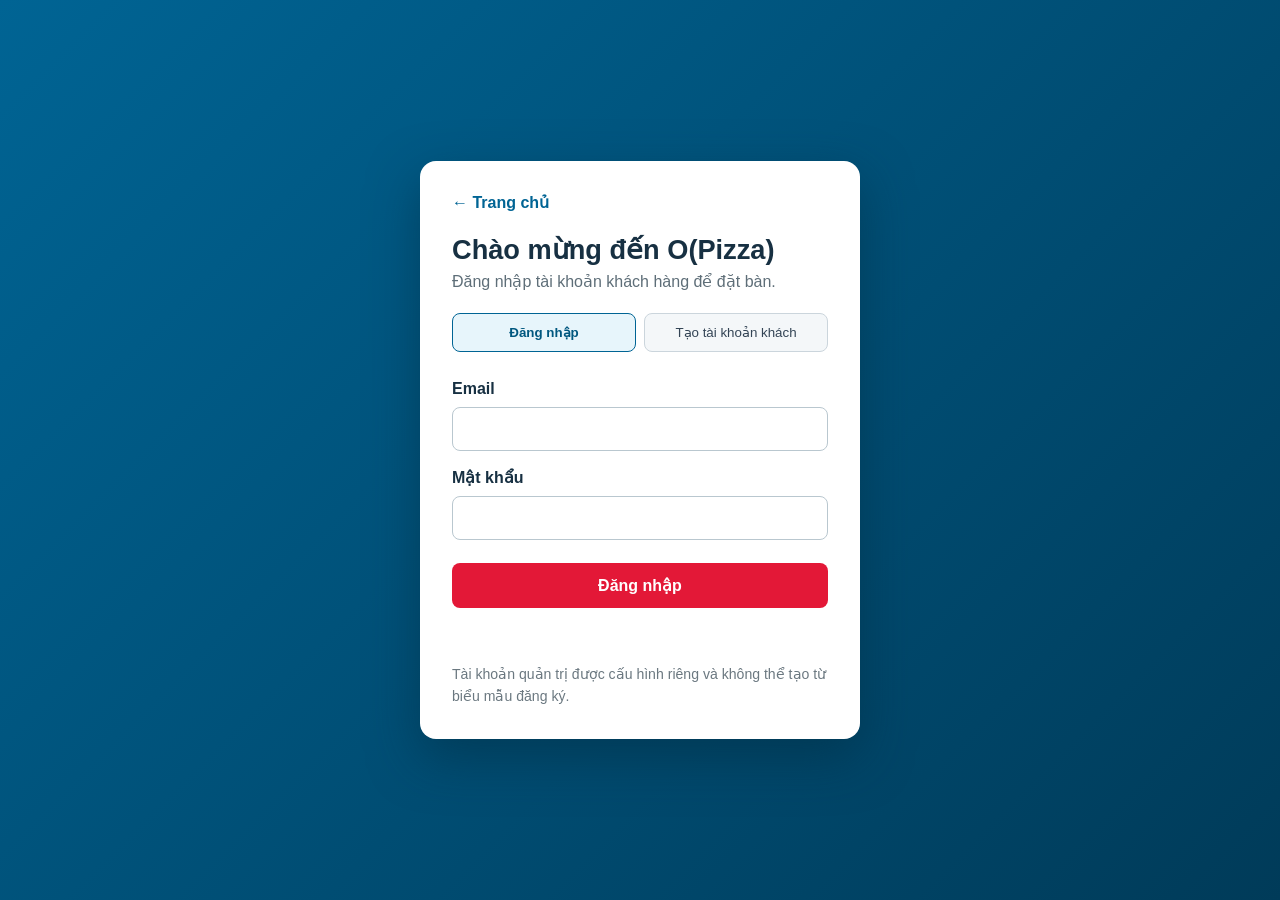
==== dangnhap.html @ 65351880 "Add admin auth and sales dashboard" ====
<!DOCTYPE html>
<html lang="vi">
<head>
    <meta charset="UTF-8">
    <meta name="viewport" content="width=device-width, initial-scale=1.0">
    <title>Đăng nhập | O(Pizza)</title>
    <link rel="stylesheet" href="css/auth.css">
    <script src="Js/dangnhap.js" defer></script>
</head>
<body>
    <main class="auth-card">
        <a class="back-link" href="trangchu.html">← Trang chủ</a>
        <h1>Chào mừng đến O(Pizza)</h1>
        <p class="intro">Đăng nhập tài khoản khách hàng để đặt bàn.</p>
        <div class="tabs" role="tablist" aria-label="Tài khoản">
            <button type="button" class="tab active" id="login-tab" role="tab" aria-selected="true">Đăng nhập</button>
            <button type="button" class="tab" id="register-tab" role="tab" aria-selected="false">Tạo tài khoản khách</button>
        </div>
        <form id="login-form">
            <label for="login-email">Email</label>
            <input id="login-email" name="email" type="email" autocomplete="username" required>
            <label for="login-password">Mật khẩu</label>
            <input id="login-password" name="password" type="password" autocomplete="current-password" required>
            <button class="submit-button" type="submit">Đăng nhập</button>
        </form>
        <form id="register-form" hidden>
            <label for="register-name">Họ tên</label>
            <input id="register-name" name="name" autocomplete="name" minlength="2" maxlength="80" required>
            <label for="register-email">Email</label>
            <input id="register-email" name="email" type="email" autocomplete="email" required>
            <label for="register-password">Mật khẩu (ít nhất 8 ký tự)</label>
            <input id="register-password" name="password" type="password" autocomplete="new-password" minlength="8" required>
            <button class="submit-button" type="submit">Tạo tài khoản và tiếp tục</button>
        </form>
        <p id="auth-message" role="status" aria-live="polite"></p>
        <p class="admin-note">Tài khoản quản trị được cấu hình riêng và không thể tạo từ biểu mẫu đăng ký.</p>
    </main>
</body>
</html>
---- css/auth.css ----
* { box-sizing: border-box; }
body { min-height: 100vh; margin: 0; padding: 24px; display: grid; place-items: center; background: linear-gradient(135deg, #006494, #003b59); color: #173042; font-family: "Segoe UI", Arial, sans-serif; }
.auth-card { width: min(100%, 440px); padding: 32px; border-radius: 16px; background: #fff; box-shadow: 0 18px 50px #002b4080; }
.back-link { color: #006494; text-decoration: none; font-weight: 600; }
h1 { margin: 22px 0 6px; font-size: 1.7rem; }
.intro { margin: 0 0 22px; color: #5e6e78; }
.tabs { display: grid; grid-template-columns: 1fr 1fr; gap: 8px; margin-bottom: 20px; }
.tab { padding: 11px 8px; border: 1px solid #cbd5dc; border-radius: 8px; background: #f4f7f9; color: #345; cursor: pointer; }
.tab.active { border-color: #006494; background: #e7f5fb; color: #00577f; font-weight: 700; }
form { display: grid; gap: 9px; }
label { margin-top: 8px; font-weight: 600; }
input { width: 100%; padding: 12px; border: 1px solid #b9c7cf; border-radius: 8px; font: inherit; }
input:focus { outline: 2px solid #72c5e4; border-color: #006494; }
.submit-button { margin-top: 14px; padding: 13px; border: 0; border-radius: 8px; background: #e31837; color: white; font-size: 1rem; font-weight: 700; cursor: pointer; }
#auth-message { min-height: 24px; color: #b42318; }
.admin-note { margin: 12px 0 0; color: #6b7880; font-size: .88rem; line-height: 1.5; }
[hidden] { display: none !important; }
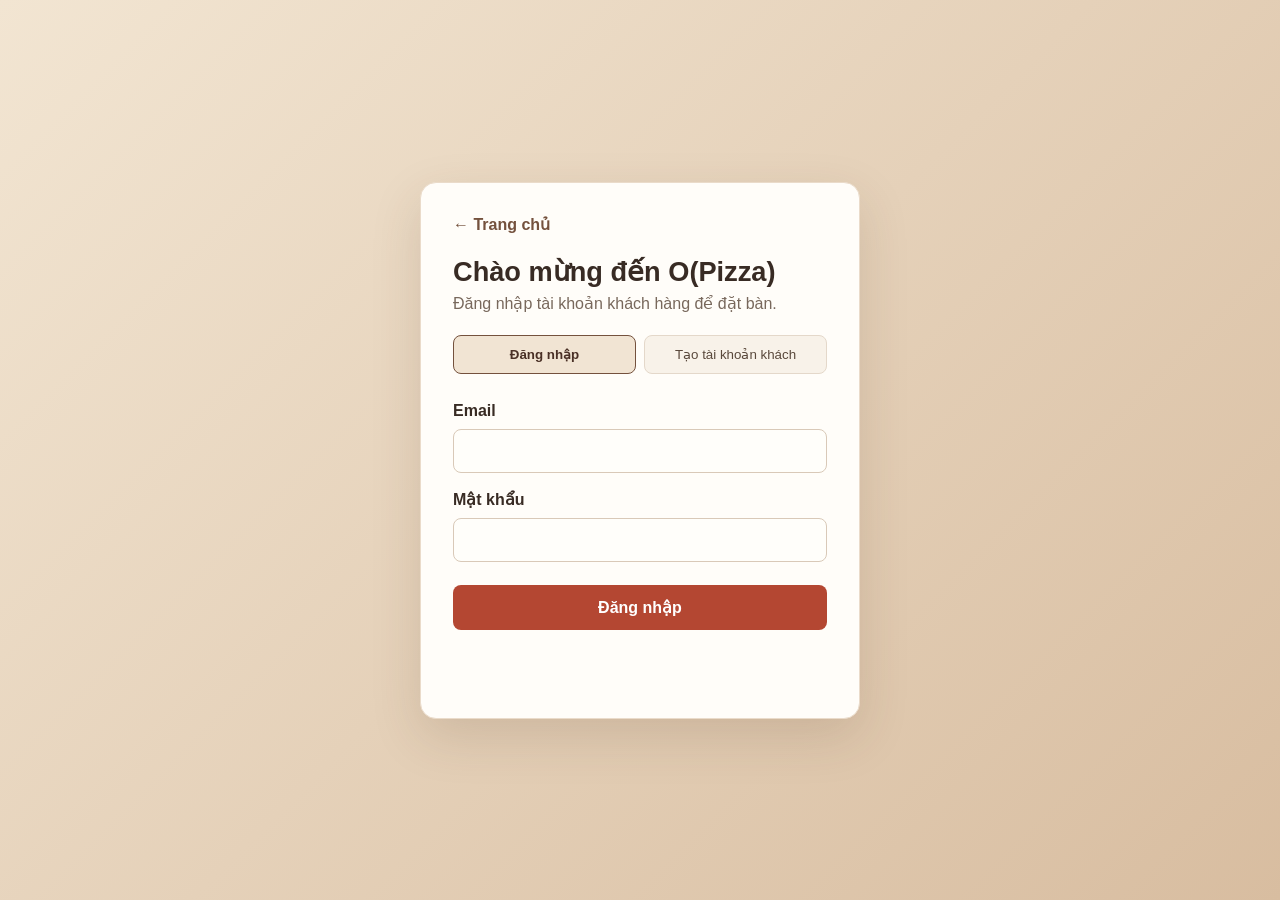
==== commit b83294cb: "Sua css va them muc giam gia" ====
--- a/dangnhap.html
+++ b/dangnhap.html
@@ -33,7 +33,6 @@
             <button class="submit-button" type="submit">Tạo tài khoản và tiếp tục</button>
         </form>
         <p id="auth-message" role="status" aria-live="polite"></p>
-        <p class="admin-note">Tài khoản quản trị được cấu hình riêng và không thể tạo từ biểu mẫu đăng ký.</p>
     </main>
 </body>
 </html>
--- a/css/auth.css
+++ b/css/auth.css
@@ -1,17 +1,20 @@
 * { box-sizing: border-box; }
-body { min-height: 100vh; margin: 0; padding: 24px; display: grid; place-items: center; background: linear-gradient(135deg, #006494, #003b59); color: #173042; font-family: "Segoe UI", Arial, sans-serif; }
-.auth-card { width: min(100%, 440px); padding: 32px; border-radius: 16px; background: #fff; box-shadow: 0 18px 50px #002b4080; }
-.back-link { color: #006494; text-decoration: none; font-weight: 600; }
+:root { --brand-brown: #74513d; --brand-deep: #4a3026; --brand-red: #b44732; --brand-ink: #382b24; --brand-muted: #78685c; }
+body { min-height: 100vh; margin: 0; padding: 24px; display: grid; place-items: center; background: linear-gradient(135deg, #f2e5d2, #d8bda0); color: var(--brand-ink); font-family: "Segoe UI", Arial, sans-serif; }
+.auth-card { width: min(100%, 440px); padding: 32px; border: 1px solid #eadbca; border-radius: 16px; background: #fffdf9; box-shadow: 0 18px 50px #50352226; }
+.back-link { color: var(--brand-brown); text-decoration: none; font-weight: 600; }
 h1 { margin: 22px 0 6px; font-size: 1.7rem; }
-.intro { margin: 0 0 22px; color: #5e6e78; }
+.intro { margin: 0 0 22px; color: var(--brand-muted); }
 .tabs { display: grid; grid-template-columns: 1fr 1fr; gap: 8px; margin-bottom: 20px; }
-.tab { padding: 11px 8px; border: 1px solid #cbd5dc; border-radius: 8px; background: #f4f7f9; color: #345; cursor: pointer; }
-.tab.active { border-color: #006494; background: #e7f5fb; color: #00577f; font-weight: 700; }
+.tab { padding: 11px 8px; border: 1px solid #e4d8ca; border-radius: 8px; background: #f8f2e9; color: #59483b; cursor: pointer; }
+.tab.active { border-color: var(--brand-brown); background: #f1e4d3; color: var(--brand-deep); font-weight: 700; }
+.tab:focus-visible, .submit-button:focus-visible, .back-link:focus-visible { outline: 3px solid #d5a57c; outline-offset: 2px; }
 form { display: grid; gap: 9px; }
 label { margin-top: 8px; font-weight: 600; }
-input { width: 100%; padding: 12px; border: 1px solid #b9c7cf; border-radius: 8px; font: inherit; }
-input:focus { outline: 2px solid #72c5e4; border-color: #006494; }
-.submit-button { margin-top: 14px; padding: 13px; border: 0; border-radius: 8px; background: #e31837; color: white; font-size: 1rem; font-weight: 700; cursor: pointer; }
+input { width: 100%; padding: 12px; border: 1px solid #d9c9b8; border-radius: 8px; background: #fffefa; color: var(--brand-ink); font: inherit; }
+input:focus { outline: 2px solid #d8b58d; border-color: var(--brand-brown); }
+.submit-button { margin-top: 14px; padding: 13px; border: 0; border-radius: 8px; background: var(--brand-red); color: white; font-size: 1rem; font-weight: 700; cursor: pointer; transition: background-color .15s ease, transform .15s ease; }
+.submit-button:hover { background: #923925; transform: translateY(-1px); }
 #auth-message { min-height: 24px; color: #b42318; }
 .admin-note { margin: 12px 0 0; color: #6b7880; font-size: .88rem; line-height: 1.5; }
 [hidden] { display: none !important; }
